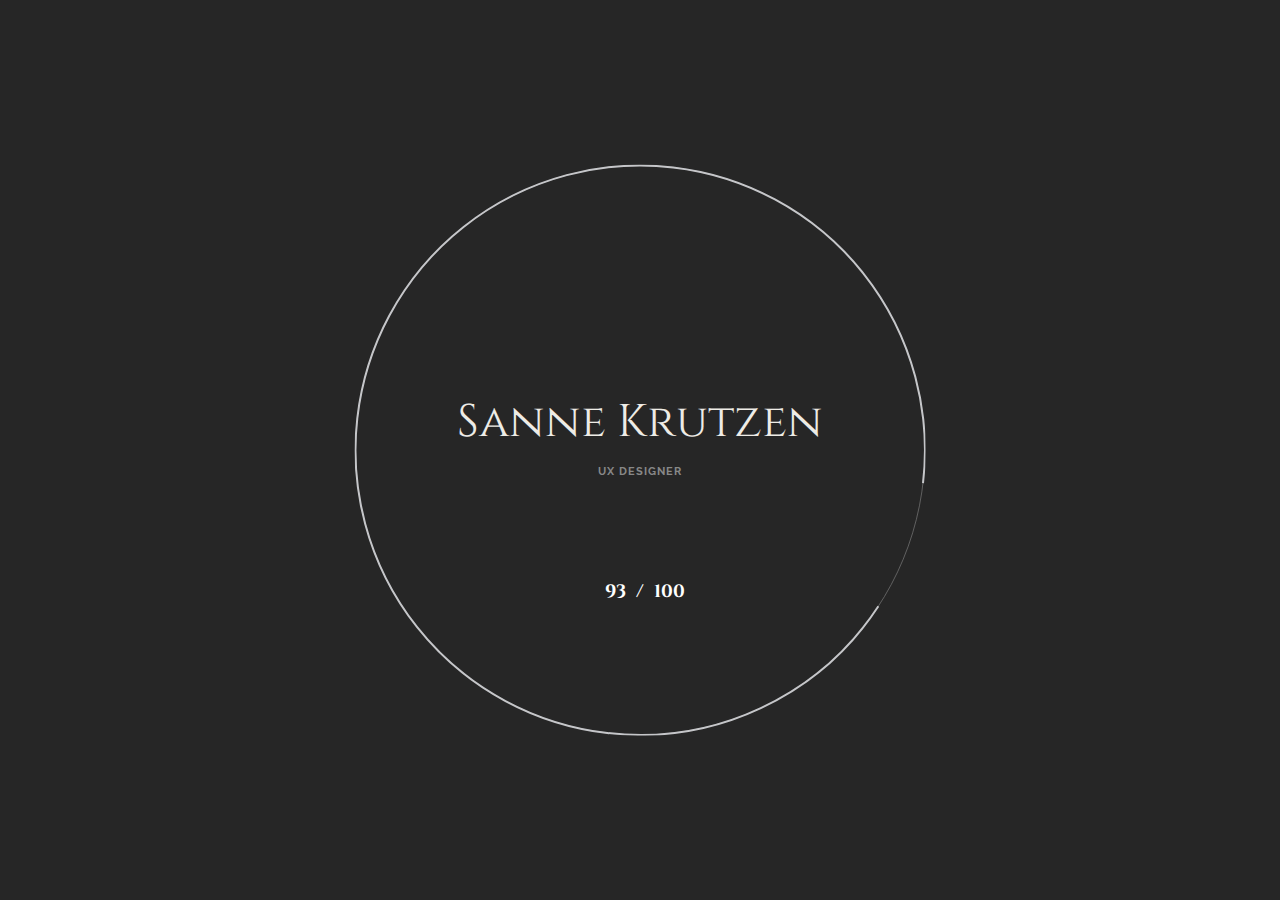
==== uboox.html @ 6a7662aa "nieuw portfolio" ====
<!DOCTYPE html>
<html lang="en">
  <head>
    <meta charset="utf-8">
    <meta http-equiv="x-ua-compatible" content="ie=edge">
    <title>Project 1: Uboox - Portfolio Sanne Krutzen UX Design</title>
    <meta name="viewport" content="width=device-width, initial-scale=1, shrink-to-fit=no">
    <meta content="telephone=no" name="format-detection">
    <meta name="HandheldFriendly" content="true">
    <!-- Google Fonts -->
    <style>
      :root{--font-primary:'Raleway',sans-serif;--font-secondary:'Cinzel',serif;--color-dark-1:#111111;--color-dark-2:#262626;--color-dark-3:#333333;--color-dark-4:#555555;--color-light-1:#eeece6;--color-light-2:#f2f1ed;--color-light-3:#f7f6f3;--color-light-4:#f1e9db;--color-gray-1:#888888;--color-gray-2:#cccccc;--xl-max-font-size:188;--xl-min-font-size:54;--xl-line-height:1.1;--xl-color-light:#eeece6;--xl-color-dark:#333333;--h1-max-font-size:104;--h1-min-font-size:35;--h1-line-height:1.13;--h1-color-light:#eeece6;--h1-color-dark:#333333;--h2-max-font-size:65;--h2-min-font-size:31;--h2-line-height:1.31;--h2-color-light:#eeece6;--h2-color-dark:#333333;--h3-max-font-size:42;--h3-min-font-size:24;--h3-line-height:1.29;--h3-color-light:#eeece6;--h3-color-dark:#333333;--h4-max-font-size:26;--h4-min-font-size:22;--h4-line-height:1.62;--h4-color-light:#ffffff;--h4-color-dark:#262626;--h5-max-font-size:18;--h5-min-font-size:18;--h5-line-height:1.6;--h5-color-light:#ffffff;--h5-color-dark:#262626;--h6-max-font-size:14;--h6-min-font-size:14;--h6-line-height:1.6;--h6-color-light:#ffffff;--h6-color-dark:#262626;--blockquote-max-font-size:24;--blockquote-min-font-size:16;--blockquote-line-height:1.6;--blockquote-color-light:#ffffff;--blockquote-color-dark:#262626;--paragraph-max-font-size:18;--paragraph-min-font-size:16;--paragraph-line-height:1.8;--paragraph-color-light:#cccccc;--paragraph-color-dark:#262626;--dropcap-max-font-size:110;--dropcap-min-font-size:60;--dropcap-line-height:0.7;--dropcap-color-light:#ffffff;--dropcap-color-dark:#111111;--distance-min-xsmall:30;--distance-min-small:30;--distance-min-medium:50;--distance-min-large:100;--distance-min-xlarge:160;--distance-max-xsmall:50;--distance-max-small:120;--distance-max-normal:240;--distance-max-large:360;--distance-max-xlarge:400;--gutter-horizontal:120px;--gutter-vertical:80px;--preloader-circle-max-size:960;--preloader-circle-min-size:280}@media screen and (max-width:1400px){:root{--gutter-horizontal:80px;--gutter-vertical:60px}}@media screen and (max-width:1280px){:root{--gutter-horizontal:60px;--gutter-vertical:40px}}@media screen and (max-width:991px){:root{--gutter-horizontal:20px;--gutter-vertical:20px}}html{font-size:18px;-webkit-font-smoothing:antialiased;text-rendering:optimizeLegibility;-webkit-text-rendering:optimizeLegibility;-moz-osx-font-smoothing:grayscale;-webkit-font-kerning:none;font-kerning:none}body{position:relative;width:100%;min-width:320px;font-family:var(--font-primary);font-size:100%;line-height:2;color:var(--paragraph-color-dark);word-wrap:break-word}img{max-width:100%;height:auto}a{text-decoration:none;color:var(--color-gray-1)}.page-wrapper__content{position:relative;overflow:hidden;z-index:50}.arrow{position:relative;display:inline-flex;align-items:center;justify-content:center;vertical-align:middle;outline:0}.arrow .svg-circle{width:60px;height:60px}.arrow .circle{stroke:rgba(128,128,128,.5);stroke-width:1px}.arrow_mini .svg-circle{width:40px;height:40px}.arrow_mini .arrow__pointer{width:50%!important;right:22px}.arrow_mini .arrow__triangle{border-width:4px 0 4px 6px}.arrow_mini .circle{stroke-width:2px}.arrow-left{transform:rotate(180deg)}.arrow__pointer{display:block;position:absolute;width:100%;height:2px;right:30px;top:0;bottom:0;margin:auto;background-color:rgba(128,128,128,.5);transform-origin:right center}.arrow__triangle{display:inline-block;border-style:solid;border-width:6px 0 6px 8px;border-color:transparent transparent transparent rgba(128,128,128,.5);position:absolute;top:50%;left:50%;transform:translate(-50%,-50%)}@media screen and (max-width:991px){.arrow{width:36px;height:36px}.arrow .svg-circle{width:36px;height:36px}.arrow .arrow__pointer{width:50%!important;right:20px}.arrow .arrow__triangle{top:50%;border-width:4px 0 4px 6px}.arrow .circle{stroke-width:2px}}.bg-dark-2{background-color:var(--color-dark-2)!important}.bg-light-1{background-color:var(--color-light-1)!important}.container-fluid{padding-left:var(--gutter-horizontal);padding-right:var(--gutter-horizontal)}.container-fluid_paddings{padding-top:var(--gutter-horizontal);padding-bottom:var(--gutter-horizontal)}.js-circle-button[data-arts-os-animation]{visibility:visible!important}.circle-button{position:relative;display:inline-flex;vertical-align:bottom;align-items:center;justify-content:center;width:calc(1 * (100 * 1px));height:calc(1 * (100 * 1px))}@media screen and (min-width:320px){.circle-button{width:calc(1 * (100 * 1px + (160 - 100) * ((100vw - 320px)/ 2240)))}}@media screen and (min-width:320px){.circle-button{height:calc(1 * (100 * 1px + (160 - 100) * ((100vw - 320px)/ 2240)))}}.circle-button__outer{width:100%;height:100%}.circle-button__wrapper-label{width:100%;height:100%}.circle-button__inner{display:flex;align-items:center;justify-content:center;position:absolute;top:0;left:0;right:0;bottom:0}.circle-button__inner .svg-circle{width:calc(1 * (60 * 1px));height:calc(1 * (60 * 1px));border:1px solid rgba(104,104,104,.5);border-radius:100%}@media screen and (min-width:320px){.circle-button__inner .svg-circle{width:calc(1 * (60 * 1px + (100 - 60) * ((100vw - 320px)/ 2240)))}}@media screen and (min-width:320px){.circle-button__inner .svg-circle{height:calc(1 * (60 * 1px + (100 - 60) * ((100vw - 320px)/ 2240)))}}.circle-button__inner .circle{stroke-width:4px}.circle-button__icon{position:absolute;top:50%;left:50%;transform:translate(-50%,-50%);z-index:0}.circle-button__icon svg{height:35px}@media screen and (max-width:991px){.circle-button__label{font-size:10px!important;letter-spacing:.3px!important}.circle-button__icon svg{height:27px}}.cursor{position:fixed;transform:translate(-50%,-50%);z-index:10000;display:none;color:var(--color-gray-1)}.cursor__follower{position:relative;width:50px;height:50px;border-radius:100%}.cursor__follower svg{position:absolute;top:0;left:0;width:100%;height:100%}.cursor__follower svg #inner,.cursor__follower svg #outer{fill:none;stroke-linecap:butt}.cursor__follower svg #inner{stroke-width:1px;stroke:var(--color-gray-1);opacity:.7}.cursor__follower svg #outer{stroke-width:2px;stroke:#c5c6c9}.cursor__wrapper{position:relative;width:100%;height:100%}.cursor__arrow{position:absolute;margin:auto;font-size:24px!important;width:24px;height:24px;opacity:0;visibility:hidden}.cursor__arrow_left{top:0;bottom:0;left:0}.cursor__arrow_right{top:0;bottom:0;right:0}.cursor__arrow_up{top:0;left:0;right:0}.cursor__arrow_down{bottom:0;left:0;right:0}.cursor__label{display:block;text-align:center;position:absolute;top:0;left:0;right:0;bottom:0;height:10px;margin:auto;font-size:11px;line-height:1.2;font-weight:700;letter-spacing:.7px;text-transform:uppercase;opacity:0;visibility:hidden;white-space:nowrap}.cursor__icon{display:block;text-align:center;position:absolute;top:0;left:0;right:0;bottom:0;opacity:0;visibility:hidden;margin:auto;font-size:28px!important;width:28px;height:28px}.figure-info__option{margin-top:.5em;margin-bottom:.5em;color:var(--color-gray-1)}.figure-info__value{margin-top:0;margin-bottom:0}.header{padding-top:var(--gutter-vertical)}.header_fixed{position:fixed;top:0;left:0;width:100%;z-index:500}.header__container{position:relative;z-index:501}.header__col{opacity:0;visibility:hidden}.header__burger{display:inline-block;position:relative;width:40px;height:38px;vertical-align:middle;z-index:500}.header__burger-line{position:absolute;width:100%;height:2px;background-color:var(--color-dark-2)}.header__burger-line:nth-of-type(1){top:9px;left:0;transform-origin:right center;transform:scaleX(.75)}.header__burger-line:nth-of-type(2){top:0;left:0;bottom:0;margin:auto;transform-origin:left center}.header__burger-line:nth-of-type(3){bottom:9px;left:0;transform-origin:right center;transform:scaleX(.75)}.header__wrapper-menu{position:relative;width:100%;max-width:50%;margin:auto 0}.header__wrapper-overlay-menu{display:flex;flex-wrap:wrap;position:fixed;top:0;left:0;width:100vw;height:100vh;z-index:500;background:0 0!important;background-color:none!important;overflow-x:hidden;overflow-y:auto;-webkit-overflow-scrolling:touch;opacity:0;visibility:hidden}.header__overlay-menu-back{display:inline-block;position:absolute;top:0;bottom:0;margin:auto 0;left:-2px;opacity:0;visibility:hidden}.header__wrapper-overlay-widgets{margin-top:auto;width:100%;max-width:50%}.header__widget-content{font-size:14px}.header__widget-content p{font-size:14px;line-height:2;margin-top:0;margin-bottom:0}@media screen and (max-width:991px){.header__wrapper-overlay-menu{text-align:center}.header__wrapper-menu{max-width:100%;margin-top:calc(var(--gutter-horizontal) * 2);margin-bottom:calc(var(--gutter-horizontal) * 2)}.header__wrapper-overlay-widgets{max-width:100%;margin-top:0;margin-bottom:calc(var(--gutter-horizontal) * 2)}.header__widget{margin-bottom:1em}.header__widget:last-child{margin-bottom:2em}.header__burger{width:30px;height:35px}.header__overlay-menu-back{top:2px}}[data-arts-header-logo=secondary] .logo__img-primary{opacity:0;visibility:hidden}[data-arts-header-logo=secondary] .logo__img-secondary{opacity:1;visibility:visible}.js-header-sticky{box-shadow:0 0 30px 0 rgba(24,24,24,0);will-change:padding,box-shadow,background-color}.lazy-bg{width:100%;height:100%;background-size:cover;background-position:center center;background-repeat:no-repeat;background-color:rgba(136,136,136,.1)}.logo{position:relative;display:inline-flex;align-items:center;vertical-align:middle}.logo__wrapper-img{position:relative;align-items:center;flex:1 0 auto;height:100%;margin-right:15px}.logo__wrapper-img img{display:block}.logo__img-secondary{position:absolute;top:0;left:0;opacity:0;visibility:hidden}.menu-overlay{list-style-type:none;padding:0;margin:0}.menu-overlay>li{display:block;margin-top:.5em;margin-bottom:.5em}.menu-overlay>li>a{display:inline-block}.menu-overlay__item-wrapper{width:100%;height:100%}.menu-overlay .sub-menu{display:inline-flex;flex-direction:column;justify-content:flex-start;position:absolute;bottom:0;left:0;height:100%;width:100%;list-style-type:none;padding:0;margin:0;z-index:-1;opacity:0;visibility:hidden}.menu-overlay .sub-menu>li{display:block}.menu-overlay .sub-menu>li>a{display:inline-block;padding:8px 0}.overlay{position:absolute;top:0;left:0;width:100%;height:100%;z-index:-1;-webkit-backface-visibility:hidden;backface-visibility:hidden}.overlay_dark{background-color:rgba(0,0,0,.6)}.overlay_deither:before{content:'';position:absolute;top:0;left:0;bottom:0;right:0;opacity:.2;background:url([data-uri]) repeat}[data-arts-parallax]{position:relative;overflow:hidden}[data-arts-parallax]>div{display:block;position:absolute;top:0;left:0;width:100%;height:100%}.preloader{display:flex;align-items:center;justify-content:center;position:fixed;top:0;left:0;width:100vw;height:100vh;z-index:99;background-color:#fff;overflow:hidden}.preloader__circle{position:fixed;top:50%;left:50%;right:0;transform:translate(-50%,-50%);width:calc(1 * (var(--preloader-circle-min-size) * 1px));height:calc(1 * (var(--preloader-circle-min-size) * 1px));max-width:calc(100vh - var(--gutter-vertical) * 3);max-height:calc(100vh - var(--gutter-vertical) * 3);border-radius:100%;z-index:1}@media screen and (min-width:320px){.preloader__circle{width:calc(1 * (var(--preloader-circle-min-size) * 1px + (var(--preloader-circle-max-size) - var(--preloader-circle-min-size)) * ((100vw - 320px)/ 2240)))}}@media screen and (min-width:320px){.preloader__circle{height:calc(1 * (var(--preloader-circle-min-size) * 1px + (var(--preloader-circle-max-size) - var(--preloader-circle-min-size)) * ((100vw - 320px)/ 2240)))}}.preloader__content{position:relative;display:flex;align-items:center;justify-content:center;flex-wrap:wrap;padding:30px;width:calc(1 * (var(--preloader-circle-min-size) * 1px));height:calc(1 * (var(--preloader-circle-min-size) * 1px));max-height:calc(100vh - var(--gutter-vertical) * 3)}@media screen and (min-width:320px){.preloader__content{width:calc(1 * (var(--preloader-circle-min-size) * 1px + (var(--preloader-circle-max-size) - var(--preloader-circle-min-size)) * ((100vw - 320px)/ 2240)))}}@media screen and (min-width:320px){.preloader__content{height:calc(1 * (var(--preloader-circle-min-size) * 1px + (var(--preloader-circle-max-size) - var(--preloader-circle-min-size)) * ((100vw - 320px)/ 2240)))}}.preloader__header{width:100%}.preloader__counter{white-space:nowrap}.preloader__counter-number{display:inline-block;width:40px}.preloader__counter-current{text-align:right}.preloader__counter-total{text-align:left}[data-arts-os-animation]:not([data-arts-os-animation=animated]){opacity:0;visibility:hidden}.pswp__button{outline:0}.pswp__button--arrow--left,.pswp__button--arrow--right{width:auto;height:auto;opacity:1}.pswp__button--arrow--left:before,.pswp__button--arrow--right:before{display:none}.pswp__button--arrow--left{left:30px}.pswp__button--arrow--right{right:30px}.pswp__top-bar{padding:15px 15px 0}.pswp__counter{left:25px;top:15px}@media screen and (max-width:991px){.pswp__counter{top:0;left:10px}.pswp__top-bar{padding:0}.pswp__button--arrow--left{left:10px}.pswp__button--arrow--right{right:10px}}.section{position:relative}.section-fullheight{display:flex}.section-fullheight__inner{position:relative;display:flex;flex-direction:column;justify-content:center;width:100%;min-height:100vh}.section__headline{display:block;width:calc(1 * (60 * 1px));height:1px;background-color:var(--color-gray-1)}@media screen and (min-width:320px){.section__headline{width:calc(1 * (60 * 1px + (120 - 60) * ((100vw - 320px)/ 2240)))}}@media screen and (max-width:991px){.section-fullheight__inner_mobile-auto{min-height:0;height:100%;display:block}}.section-image{display:flex;flex-direction:column}.section-image__wrapper{position:relative;width:100%;height:100%}.section-masthead__inner{position:relative;overflow:hidden;z-index:50}.section-masthead__background_halfscreen{position:absolute;top:0;left:0;right:0;bottom:0;overflow:hidden}.section-masthead__wrapper-scroll-down{display:inline-block;position:absolute;bottom:2px;z-index:50}.section-masthead__wrapper-scroll-down_right{right:calc(var(--gutter-horizontal) - 20px)}.section-masthead__overlay{z-index:1;transform:scale(1.02)}.section-masthead__header{z-index:50}.section-masthead__header_absolute{position:absolute;top:50%;left:0;right:0;transform:translateY(-50%);z-index:50}@media screen and (max-width:991px){.section-masthead__wrapper-scroll-down{bottom:10px}.section-masthead__background_halfscreen{position:relative;top:auto;left:auto;right:auto;bottom:auto;height:100vh;transform:none}}.spinner{position:fixed;left:var(--gutter-horizontal);bottom:calc(var(--fix-bar-vh,30px) + 15px);width:30px;height:30px;z-index:10000;-webkit-animation:rotator 1.2s ease-in-out infinite;animation:rotator 1.2s ease-in-out infinite;opacity:0;visibility:hidden}@-webkit-keyframes rotator{0%{transform:rotate(0)}100%{transform:rotate(270deg)}}@keyframes rotator{0%{transform:rotate(0)}100%{transform:rotate(270deg)}}.spinner__path{stroke:var(--color-gray-1);stroke-dasharray:202;stroke-dashoffset:0;transform-origin:center;-webkit-animation:dash 1.2s ease-in-out infinite;animation:dash 1.2s ease-in-out infinite}@-webkit-keyframes dash{0%{stroke-dashoffset:202;transform:rotate(0)}50%{stroke-dashoffset:50.5;transform:rotate(135deg)}100%{stroke-dashoffset:202;transform:rotate(450deg)}}@keyframes dash{0%{stroke-dashoffset:202;transform:rotate(0)}50%{stroke-dashoffset:50.5;transform:rotate(135deg)}100%{stroke-dashoffset:202;transform:rotate(450deg)}}[data-arts-theme-text=light]{color:#fff}[data-arts-theme-text=light] .h1,[data-arts-theme-text=light] h1{color:var(--h1-color-light)}[data-arts-theme-text=light] .h2{color:var(--h2-color-light)}[data-arts-theme-text=light] .h5{color:var(--h5-color-light)}[data-arts-theme-text=light] .circle-button__inner .svg-circle{border:1px solid rgba(255,255,255,.3)}[data-arts-theme-text=light] .circle-button__inner .circle-button__icon{fill:#fff}.h1,.h2,.h3,.h5,h1{font-family:var(--font-secondary)}h1{margin-top:.5em;margin-bottom:.5em}.h1,h1{font-size:calc(var(--h1-min-font-size) * 1px);font-weight:400;line-height:var(--h1-line-height);color:var(--h1-color-dark)}@media screen and (min-width:320px){.h1,h1{font-size:calc(var(--h1-min-font-size) * 1px + (var(--h1-max-font-size) - var(--h1-min-font-size)) * ((100vw - 320px)/ 2240))}}.h2{font-size:calc(var(--h2-min-font-size) * 1px);font-weight:400;line-height:var(--h2-line-height);color:var(--h2-color-dark)}@media screen and (min-width:320px){.h2{font-size:calc(var(--h2-min-font-size) * 1px + (var(--h2-max-font-size) - var(--h2-min-font-size)) * ((100vw - 320px)/ 2240))}}.h3{font-size:calc(var(--h3-min-font-size) * 1px);font-weight:400;line-height:var(--h3-line-height);color:var(--h3-color-dark)}@media screen and (min-width:320px){.h3{font-size:calc(var(--h3-min-font-size) * 1px + (var(--h3-max-font-size) - var(--h3-min-font-size)) * ((100vw - 320px)/ 2240))}}.h5{font-size:calc(var(--h5-min-font-size) * 1px);font-weight:700;line-height:var(--h5-line-height);color:var(--h5-color-dark)}@media screen and (min-width:320px){.h5{font-size:calc(var(--h5-min-font-size) * 1px + (var(--h5-max-font-size) - var(--h5-min-font-size)) * ((100vw - 320px)/ 2240))}}p{margin-top:1em;margin-bottom:1em;font-size:calc(var(--paragraph-min-font-size) * 1px);line-height:var(--paragraph-line-height);color:var(--paragraph-color-dark)}@media screen and (min-width:320px){p{font-size:calc(var(--paragraph-min-font-size) * 1px + (var(--paragraph-max-font-size) - var(--paragraph-min-font-size)) * ((100vw - 320px)/ 2240))}}.paragraph{font-size:calc(var(--paragraph-min-font-size) * 1px);line-height:var(--paragraph-line-height);color:var(--paragraph-color-dark)}@media screen and (min-width:320px){.paragraph{font-size:calc(var(--paragraph-min-font-size) * 1px + (var(--paragraph-max-font-size) - var(--paragraph-min-font-size)) * ((100vw - 320px)/ 2240))}}.small-caps{font-size:calc(10 * 1px);font-weight:700;letter-spacing:1px;line-height:1.3;text-transform:uppercase;color:var(--color-gray-1)}@media screen and (min-width:320px){.small-caps{font-size:calc(10 * 1px + (13 - 10) * ((100vw - 320px)/ 2240))}}.mt-xsmall{margin-top:calc(1 * (var(--distance-min-xsmall) * 1px))}@media screen and (min-width:320px){.mt-xsmall{margin-top:calc(1 * (var(--distance-min-xsmall) * 1px + (var(--distance-max-xsmall) - var(--distance-min-xsmall)) * ((100vw - 320px)/ 2240)))}}.pt-small{padding-top:calc(1 * (var(--distance-min-small) * 1px))}@media screen and (min-width:320px){.pt-small{padding-top:calc(1 * (var(--distance-min-small) * 1px + (var(--distance-max-small) - var(--distance-min-small)) * ((100vw - 320px)/ 2240)))}}.pb-medium{padding-bottom:calc(1 * (var(--distance-min-medium) * 1px))}@media screen and (min-width:320px){.pb-medium{padding-bottom:calc(1 * (var(--distance-min-medium) * 1px + (var(--distance-max-normal) - var(--distance-min-medium)) * ((100vw - 320px)/ 2240)))}}.mt-0{margin-top:0}.mb-0{margin-bottom:0}.mt-1{margin-top:1em}.mb-1{margin-bottom:1em}.mt-2{margin-top:2em}@media screen and (min-width:992px){.mb-md-2{margin-bottom:2em}}.ml-auto{margin-left:auto!important}.mt-auto{margin-top:auto!important}@media screen and (min-width:992px){.pt-md-0{padding-top:0!important}}@media screen and (min-width:992px){.pb-md-2{padding-bottom:2em!important}}.no-gutters{padding-left:0;padding-right:0}.w-100{width:100%!important}.h-100{height:100%!important}#js-webgl{display:none}@-ms-viewport{width:device-width}html{box-sizing:border-box;-ms-overflow-style:scrollbar}*,::after,::before{box-sizing:inherit}.container-fluid{width:100%;padding-right:20px;padding-left:20px;margin-right:auto;margin-left:auto}.row{display:-ms-flexbox;display:flex;-ms-flex-wrap:wrap;flex-wrap:wrap;margin-right:-20px;margin-left:-20px}.no-gutters{margin-right:0;margin-left:0}.no-gutters>[class*=col-]{padding-right:0;padding-left:0}.col-auto,.col-lg-12,.col-lg-4,.col-lg-6,.col-sm-6{position:relative;width:100%;min-height:1px;padding-right:20px;padding-left:20px}.col-auto{-ms-flex:0 0 auto;flex:0 0 auto;width:auto;max-width:none}@media (min-width:576px){.col-sm-6{-ms-flex:0 0 50%;flex:0 0 50%;max-width:50%}}@media (min-width:992px){.col-lg-4{-ms-flex:0 0 33.333333%;flex:0 0 33.333333%;max-width:33.333333%}.col-lg-6{-ms-flex:0 0 50%;flex:0 0 50%;max-width:50%}.col-lg-12{-ms-flex:0 0 100%;flex:0 0 100%;max-width:100%}}@media (min-width:992px){.d-lg-none{display:none!important}}.justify-content-between{-ms-flex-pack:justify!important;justify-content:space-between!important}.align-items-center{-ms-flex-align:center!important;align-items:center!important}.align-self-end{-ms-flex-item-align:end!important;align-self:flex-end!important}.align-self-stretch{-ms-flex-item-align:stretch!important;align-self:stretch!important}.text-right{text-align:right!important}.text-center{text-align:center!important}*,::after,::before{box-sizing:border-box}html{font-family:sans-serif;line-height:1.15;-webkit-text-size-adjust:100%;-ms-text-size-adjust:100%;-ms-overflow-style:scrollbar}@-ms-viewport{width:device-width}header,main,section{display:block}body{margin:0;font-family:-apple-system,BlinkMacSystemFont,"Segoe UI",Roboto,"Helvetica Neue",Arial,sans-serif,"Apple Color Emoji","Segoe UI Emoji","Segoe UI Symbol","Noto Color Emoji";font-size:1rem;font-weight:400;line-height:1.5;color:#212529;text-align:left;background-color:#fff}h1{margin-top:0;margin-bottom:.5rem}p{margin-top:0;margin-bottom:1rem}ul{margin-top:0;margin-bottom:1rem}ul ul{margin-bottom:0}a{color:#007bff;text-decoration:none;background-color:transparent;-webkit-text-decoration-skip:objects}img{vertical-align:middle;border-style:none}svg{overflow:hidden;vertical-align:middle}button{border-radius:0}button{margin:0;font-family:inherit;font-size:inherit;line-height:inherit}button{overflow:visible}button{text-transform:none}button{-webkit-appearance:button}button::-moz-focus-inner{padding:0;border-style:none}::-webkit-file-upload-button{font:inherit;-webkit-appearance:button}.pswp__button{width:44px;height:44px;position:relative;background:0 0;overflow:visible;-webkit-appearance:none;display:block;border:0;padding:0;margin:0;float:right;opacity:.75;-webkit-box-shadow:none;box-shadow:none}.pswp__button::-moz-focus-inner{padding:0;border:0}.pswp__button,.pswp__button--arrow--left:before,.pswp__button--arrow--right:before{background:url(img/general/default-skin.png) 0 0 no-repeat;background-size:264px 88px;width:44px;height:44px}.pswp__button--close{background-position:0 -44px}.pswp__button--fs{display:none}.pswp__button--arrow--left,.pswp__button--arrow--right{background:0 0;top:50%;margin-top:-50px;width:70px;height:100px;position:absolute}.pswp__button--arrow--left{left:0}.pswp__button--arrow--right{right:0}.pswp__button--arrow--left:before,.pswp__button--arrow--right:before{content:'';top:35px;background-color:rgba(0,0,0,.3);height:30px;width:32px;position:absolute}.pswp__button--arrow--left:before{left:6px;background-position:-138px -44px}.pswp__button--arrow--right:before{right:6px;background-position:-94px -44px}.pswp__counter{position:absolute;left:0;top:0;height:44px;font-size:13px;line-height:44px;color:#fff;opacity:.75;padding:0 10px}.pswp__caption{position:absolute;left:0;bottom:0;width:100%;min-height:44px}.pswp__caption__center{text-align:left;max-width:420px;margin:0 auto;font-size:13px;padding:10px;line-height:20px;color:#ccc}.pswp__preloader{width:44px;height:44px;position:absolute;top:0;left:50%;margin-left:-22px;opacity:0;will-change:opacity;direction:ltr}.pswp__preloader__icn{width:20px;height:20px;margin:12px}@media screen and (max-width:1024px){.pswp__preloader{position:relative;left:auto;top:auto;margin:0;float:right}}.pswp__ui{-webkit-font-smoothing:auto;visibility:visible;opacity:1;z-index:1550}.pswp__top-bar{position:absolute;left:0;top:0;height:44px;width:100%}.pswp__caption,.pswp__top-bar{-webkit-backface-visibility:hidden;will-change:opacity}.pswp__caption,.pswp__top-bar{background-color:rgba(0,0,0,.5)}.pswp__ui--hidden .pswp__button--arrow--left,.pswp__ui--hidden .pswp__button--arrow--right,.pswp__ui--hidden .pswp__caption,.pswp__ui--hidden .pswp__top-bar{opacity:.001}.pswp{display:none;position:absolute;width:100%;height:100%;left:0;top:0;overflow:hidden;-ms-touch-action:none;touch-action:none;z-index:1500;-webkit-text-size-adjust:100%;-webkit-backface-visibility:hidden;outline:0}.pswp *{-webkit-box-sizing:border-box;box-sizing:border-box}.pswp__bg{position:absolute;left:0;top:0;width:100%;height:100%;background:#000;opacity:0;-webkit-transform:translateZ(0);transform:translateZ(0);-webkit-backface-visibility:hidden;will-change:opacity}.pswp__scroll-wrap{position:absolute;left:0;top:0;width:100%;height:100%;overflow:hidden}.pswp__container{-ms-touch-action:none;touch-action:none;position:absolute;left:0;right:0;top:0;bottom:0}.pswp__container,.pswp__img{-webkit-touch-callout:none}.pswp__bg{will-change:opacity}.pswp__container{-webkit-backface-visibility:hidden}.pswp__item{position:absolute;left:0;right:0;top:0;bottom:0;overflow:hidden}.pswp__img{position:absolute;width:auto;height:auto;top:0;left:0}.pswp__img--placeholder{-webkit-backface-visibility:hidden}:root{--swiper-theme-color:#007aff}:root{--swiper-navigation-size:44px}
    </style>
    <link rel="preload" type="text/css" href="https://fonts.googleapis.com/css?family=Cinzel:400,700%7CRaleway:500,500i,600,700%7CMaterial+Icons&amp;display=swap" as="style" onload="this.onload=null;this.rel='stylesheet'">
    <noscript><link rel="stylesheet" type="text/css" href="https://fonts.googleapis.com/css?family=Cinzel:400,700%7CRaleway:500,500i,600,700%7CMaterial+Icons&amp;display=swap"></noscript>
    <!-- Template Vendor's Stylesheet -->
    <link rel="preload" type="text/css" href="css/vendor.css" as="style" onload="this.onload=null;this.rel='stylesheet'">
    <noscript><link rel="stylesheet" type="text/css" href="css/vendor.css"></noscript>
    <!-- Template Main Stylesheet -->
    <link rel="preload" type="text/css" href="css/main.css" as="style" onload="this.onload=null;this.rel='stylesheet'">
    <noscript><link rel="stylesheet" type="text/css" href="css/main.css"></noscript>
    <script>!function(n){"use strict";n.loadCSS||(n.loadCSS=function(){});var o=loadCSS.relpreload={};if(o.support=function(){var e;try{e=n.document.createElement("link").relList.supports("preload")}catch(t){e=!1}return function(){return e}}(),o.bindMediaToggle=function(t){var e=t.media||"all";function a(){t.addEventListener?t.removeEventListener("load",a):t.attachEvent&&t.detachEvent("onload",a),t.setAttribute("onload",null),t.media=e}t.addEventListener?t.addEventListener("load",a):t.attachEvent&&t.attachEvent("onload",a),setTimeout(function(){t.rel="stylesheet",t.media="only x"}),setTimeout(a,3e3)},o.poly=function(){if(!o.support())for(var t=n.document.getElementsByTagName("link"),e=0;e<t.length;e++){var a=t[e];"preload"!==a.rel||"style"!==a.getAttribute("as")||a.getAttribute("data-loadcss")||(a.setAttribute("data-loadcss",!0),o.bindMediaToggle(a))}},!o.support()){o.poly();var t=n.setInterval(o.poly,500);n.addEventListener?n.addEventListener("load",function(){o.poly(),n.clearInterval(t)}):n.attachEvent&&n.attachEvent("onload",function(){o.poly(),n.clearInterval(t)})}"undefined"!=typeof exports?exports.loadCSS=loadCSS:n.loadCSS=loadCSS}("undefined"!=typeof global?global:this);</script>
    <!-- Favicons & App Icons -->
    <link rel="icon" type="image/png" sizes="32x32" href="img/content/favicon-32x32.png">
    <link rel="icon" type="image/png" sizes="96x96" href="img/content/favicon-96x96.png">
    <link rel="icon" type="image/png" sizes="16x16" href="img/content/favicon-16x16.png">
    <link rel="manifest" href="img/content/manifest.json">
    <meta name="msapplication-TileColor" content="#ffffff">
    <meta name="msapplication-TileImage" content="img/content/ms-icon-144x144.png">
    <meta name="theme-color" content="#ffffff">
    <link rel="icon" type="image/x-icon" href="img/content/favicon.ico">
  </head>
  <body>
    <div data-barba="wrapper">
      <!-- PAGE PRELOADER -->
      <div class="preloader text-center bg-dark-2" id="js-preloader" data-arts-theme-text="light">
        <div class="preloader__content">
          <!-- header -->
          <div class="preloader__header mt-auto">
            <div class="preloader__heading h2">Sanne Krutzen</div>
            <div class="preloader__subline small-caps mt-1">UX Designer</div>
          </div>
          <!-- - header -->
          <!-- counter -->
          <div class="preloader__counter h5"><span class="preloader__counter-number preloader__counter-current">0</span><span class="preloader__counter-divider">&nbsp;&nbsp;/&nbsp;&nbsp;</span><span class="preloader__counter-number preloader__counter-total">100</span></div>
          <!-- - counter -->
          <!-- circle holder -->
          <div class="preloader__circle"></div>
          <!-- - circle holder -->
        </div>
      </div>
      <!-- - PAGE PRELOADER -->
      <!-- Loading Spinner -->
      <svg class="spinner d-lg-none" id="js-spinner" width="65px" height="65px" viewBox="0 0 66 66" xmlns="http://www.w3.org/2000/svg">
        <circle class="spinner__path" fill="none" stroke-width="6" stroke-linecap="round" cx="33" cy="33" r="30"></circle>
      </svg>
      <!-- - Loading Spinner -->
      <!-- Transition Curtain-->
      <!-- TRANSITION CURTAINS -->
      <!-- page curtain AJAX transition -->
      <div class="curtain transition-curtain" id="js-page-transition-curtain">
        <div class="curtain__wrapper-svg">
          <svg class="curtain-svg" viewBox="0 0 1920 1080" preserveAspectRatio="none" version="1.1" xmlns="http://www.w3.org/2000/svg" xmlns:xlink="http://www.w3.org/1999/xlink">
            <!-- Default Rectangle -->
            <path class="curtain-svg__normal" d="M0,0 C305.333333,0 625.333333,0 960,0 C1294.66667,0 1614.66667,0 1920,0 L1920,1080 C1614.66667,1080 1294.66667,1080 960,1080 C625.333333,1080 305.333333,1080 0,1080 L0,0 Z"></path>
            <!-- - Default Rectangle -->
            <!-- Curve Top -->
            <path class="curtain-svg__curve curtain-svg__curve_top-desktop" d="M0,300 C305.333333,100 625.333333,0 960,0 C1294.66667,0 1614.66667,100 1920,300 L1920,1080 C1614.66667,1080 1294.66667,1080 960,1080 C625.333333,1080 305.333333,1080 0,1080 L0,300 Z"></path>
            <path class="curtain-svg__curve curtain-svg__curve_top-mobile" d="M0,150 C305.333333,50 625.333333,0 960,0 C1294.66667,0 1614.66667,50 1920,150 L1920,1080 C1614.66667,1080 1294.66667,1080 960,1080 C625.333333,1080 305.333333,1080 0,1080 L0,150 Z"></path>
            <!-- - Curve Top -->
            <!-- Curve Bottom -->
            <path class="curtain-svg__curve curtain-svg__curve_bottom-desktop" d="M0,0 C305.333333,0 625.333333,0 960,0 C1294.66667,0 1614.66667,0 1920,0 L1920,1080 C1614.66667,980 1294.66667,930 960,930 C625.333333,930 305.333333,980 0,1080 L0,0 Z"></path>
            <path class="curtain-svg__curve curtain-svg__curve_bottom-mobile" d="M0,0 C305.333333,0 625.333333,0 960,0 C1294.66667,0 1614.66667,0 1920,0 L1920,1080 C1614.66667,1030 1294.66667,1005 960,1005 C625.333333,1005 305.333333,1030 0,1080 L0,0 Z"></path>
            <!-- - Curve Bottom -->
          </svg>
        </div>
      </div>
      <!-- - page curtain AJAX transition -->
      <!-- header curtain show/hide -->
      <div class="header-curtain curtain" id="js-header-curtain">
        <div class="curtain__wrapper-svg">
          <svg class="curtain-svg" viewBox="0 0 1920 1080" preserveAspectRatio="none" version="1.1" xmlns="http://www.w3.org/2000/svg" xmlns:xlink="http://www.w3.org/1999/xlink">
            <!-- Default Rectangle -->
            <path class="curtain-svg__normal" d="M0,0 C305.333333,0 625.333333,0 960,0 C1294.66667,0 1614.66667,0 1920,0 L1920,1080 C1614.66667,1080 1294.66667,1080 960,1080 C625.333333,1080 305.333333,1080 0,1080 L0,0 Z"></path>
            <!-- - Default Rectangle -->
            <!-- Curve Top -->
            <path class="curtain-svg__curve curtain-svg__curve_top-desktop" d="M0,300 C305.333333,100 625.333333,0 960,0 C1294.66667,0 1614.66667,100 1920,300 L1920,1080 C1614.66667,1080 1294.66667,1080 960,1080 C625.333333,1080 305.333333,1080 0,1080 L0,300 Z"></path>
            <path class="curtain-svg__curve curtain-svg__curve_top-mobile" d="M0,150 C305.333333,50 625.333333,0 960,0 C1294.66667,0 1614.66667,50 1920,150 L1920,1080 C1614.66667,1080 1294.66667,1080 960,1080 C625.333333,1080 305.333333,1080 0,1080 L0,150 Z"></path>
            <!-- - Curve Top -->
            <!-- Curve Bottom -->
            <path class="curtain-svg__curve curtain-svg__curve_bottom-desktop" d="M0,0 C305.333333,0 625.333333,0 960,0 C1294.66667,0 1614.66667,0 1920,0 L1920,1080 C1614.66667,980 1294.66667,930 960,930 C625.333333,930 305.333333,980 0,1080 L0,0 Z"></path>
            <path class="curtain-svg__curve curtain-svg__curve_bottom-mobile" d="M0,0 C305.333333,0 625.333333,0 960,0 C1294.66667,0 1614.66667,0 1920,0 L1920,1080 C1614.66667,1030 1294.66667,1005 960,1005 C625.333333,1005 305.333333,1030 0,1080 L0,0 Z"></path>
            <!-- - Curve Bottom -->
          </svg>
        </div>
      </div>
      <!-- - header curtain show/hide -->
      <!-- header curtain AJAX transition -->
      <div class="header-curtain header-curtain_transition curtain" id="js-header-curtain-transition">
        <div class="curtain__wrapper-svg">
          <svg class="curtain-svg" viewBox="0 0 1920 1080" preserveAspectRatio="none" version="1.1" xmlns="http://www.w3.org/2000/svg" xmlns:xlink="http://www.w3.org/1999/xlink">
            <!-- Default Rectangle -->
            <path class="curtain-svg__normal" d="M0,0 C305.333333,0 625.333333,0 960,0 C1294.66667,0 1614.66667,0 1920,0 L1920,1080 C1614.66667,1080 1294.66667,1080 960,1080 C625.333333,1080 305.333333,1080 0,1080 L0,0 Z"></path>
            <!-- - Default Rectangle -->
            <!-- Curve Top -->
            <path class="curtain-svg__curve curtain-svg__curve_top-desktop" d="M0,300 C305.333333,100 625.333333,0 960,0 C1294.66667,0 1614.66667,100 1920,300 L1920,1080 C1614.66667,1080 1294.66667,1080 960,1080 C625.333333,1080 305.333333,1080 0,1080 L0,300 Z"></path>
            <path class="curtain-svg__curve curtain-svg__curve_top-mobile" d="M0,150 C305.333333,50 625.333333,0 960,0 C1294.66667,0 1614.66667,50 1920,150 L1920,1080 C1614.66667,1080 1294.66667,1080 960,1080 C625.333333,1080 305.333333,1080 0,1080 L0,150 Z"></path>
            <!-- - Curve Top -->
            <!-- Curve Bottom -->
            <path class="curtain-svg__curve curtain-svg__curve_bottom-desktop" d="M0,0 C305.333333,0 625.333333,0 960,0 C1294.66667,0 1614.66667,0 1920,0 L1920,1080 C1614.66667,980 1294.66667,930 960,930 C625.333333,930 305.333333,980 0,1080 L0,0 Z"></path>
            <path class="curtain-svg__curve curtain-svg__curve_bottom-mobile" d="M0,0 C305.333333,0 625.333333,0 960,0 C1294.66667,0 1614.66667,0 1920,0 L1920,1080 C1614.66667,1030 1294.66667,1005 960,1005 C625.333333,1005 305.333333,1030 0,1080 L0,0 Z"></path>
            <!-- - Curve Bottom -->
          </svg>
        </div>
      </div>
      <!-- - header curtain AJAX transition -->
      <!-- - TRANSITION CURTAINS -->
      <!-- Cursor Follower-->
      <div class="cursor" id="js-cursor">
        <div class="cursor__wrapper">
          <!-- circles -->
          <div class="cursor__follower">
            <svg version="1.1" xmlns="http://www.w3.org/2000/svg" xmlns:xlink="http://www.w3.org/1999/xlink">
              <circle id="inner" cx="25" cy="25" r="24" style="opacity: 0.6;"></circle>
              <circle id="outer" cx="25" cy="25" r="24" style="stroke-dashoffset: 252.327; stroke-dasharray: 0px, 999999px;"></circle>
            </svg>
          </div>
          <!-- - circles -->
          <!-- arrows -->
          <div class="cursor__arrows">
            <div class="cursor__arrow cursor__arrow_up material-icons">keyboard_arrow_up</div>
            <div class="cursor__arrow cursor__arrow_down material-icons">keyboard_arrow_down</div>
            <div class="cursor__arrow cursor__arrow_left material-icons">keyboard_arrow_left</div>
            <div class="cursor__arrow cursor__arrow_right material-icons">keyboard_arrow_right</div>
          </div>
          <!-- - arrows -->
          <!-- label holder -->
          <div class="cursor__label"></div>
          <!-- - label holder -->
          <!-- icon holder -->
          <div class="cursor__icon material-icons"></div>
          <!-- - icon holder -->
        </div>
      </div>
      <!-- - Cursor Follower-->
      <!-- PAGE HEADER -->
      <header class="header header_menu-right header_fixed container-fluid js-header-sticky" id="page-header" data-arts-theme-text="dark" data-arts-header-sticky-theme="bg-white" data-arts-header-logo="secondary" data-arts-header-sticky-logo="primary" data-arts-header-overlay-theme="light" data-arts-header-overlay-background="#ffffff">
        <!-- top bar -->
        <div class="header__container header__controls">
          <div class="row justify-content-between align-items-center">
            <!-- logo -->
            <div class="col-auto header__col header__col-left"><a class="logo" href="index.html">
                <div class="logo__wrapper-img">
                  <!-- primary logo version (for light backgrounds)--><img class="logo__img-primary" src="img/general/logo.svg" alt="Logo Portfolio Sanne Krutzen" height="20">
                  <!-- secondary logo version (for dark backgrounds)--><img class="logo__img-secondary" src="img/general/logo-licht.svg" alt="Logo Portfolio Sanne Krutzen" height="20">
                </div></a>
            </div>
            <!-- - logo -->
            <!-- burger icon -->
            <div class="col-auto header__col">
              <div class="header__burger" id="js-burger" data-arts-cursor="data-arts-cursor" data-arts-cursor-scale="1.7" data-arts-cursor-magnetic="data-arts-cursor-magnetic" data-arts-cursor-hide-native="true">
                <div class="header__burger-line"></div>
                <div class="header__burger-line"></div>
                <div class="header__burger-line"></div>
              </div>
            </div>
            <!-- - burger icon -->
            <!-- "back" button for submenu nav -->
            <div class="header__overlay-menu-back" id="js-submenu-back">
              <div class="arrow arrow-left js-arrow arrow_mini" data-arts-cursor="data-arts-cursor" data-arts-cursor-hide-native="true" data-arts-cursor-scale="0" data-arts-cursor-magnetic="data-arts-cursor-magnetic">
                <svg class="svg-circle" viewBox="0 0 60 60" version="1.1" xmlns="http://www.w3.org/2000/svg" xmlns:xlink="http://www.w3.org/1999/xlink">
                  <circle class="circle" cx="30" cy="30" r="29" fill="none"></circle>
                </svg>
                <div class="arrow__pointer arrow-left__pointer"></div>
                <div class="arrow__triangle"></div>
              </div>
            </div>
            <!-- - "back" button for submenu nav -->
          </div>
        </div>
        <!-- - top bar -->
        <!-- fullscreen overlay container -->
        <div class="header__wrapper-overlay-menu container-fluid container-fluid_paddings">
           <!-- fullscreen menu -->
          <div class="header__wrapper-menu">
            <ul class="menu-overlay js-menu-overlay">
                <li>
                    <a class="h3" href="uboox.html" data-pjax-link="overlayMenu">
                        <div class="menu-overlay__item-wrapper split-text js-split-text" data-split-text-type="lines">Project 1: Uboox</div>
                    </a>
                </li>
                <li>
                    <a class="h3" href="lichtvervuiling.html" data-pjax-link="overlayMenu">
                        <div class="menu-overlay__item-wrapper split-text js-split-text" data-split-text-type="lines">Project 2: Lichtvervuiling</div>
                    </a>
                </li>
                <li>
                    <a class="h3" href="your-own-suit.html" data-pjax-link="overlayMenu">
                        <div class="menu-overlay__item-wrapper split-text js-split-text" data-split-text-type="lines">Project 3: Your Own Suit</div>
                    </a>
                </li>
                <li>
                    <a class="h3" href="off-balance.html" data-pjax-link="overlayMenu">
                        <div class="menu-overlay__item-wrapper split-text js-split-text" data-split-text-type="lines">Project 4: Off Balance</div>
                    </a>
                </li>
<!--                 <li>
                    <a class="h3" href="paul-krutzen-consultancy.html" data-pjax-link="overlayMenu">
                        <div class="menu-overlay__item-wrapper split-text js-split-text" data-split-text-type="lines">Project 5: Paul Krutzen Consultancy</div>
                    </a>
                </li>
-->
                <li>
                    <a class="h3" href="over-mij.html" data-pjax-link="overlayMenu">
                        <div class="menu-overlay__item-wrapper split-text js-split-text" data-split-text-type="lines">Over mij</div>
                    </a>
                </li>
            </ul>
          </div>
          <!-- - fullscreen menu -->
          <!-- fullscreen widgets -->
          <div class="header__wrapper-overlay-widgets">
            <div class="row">
              <!-- widget TEXT -->
              <div class="col-lg-5 header__widget">
                <div class="header__widget-title small-caps js-split-text split-text" data-split-text-type="lines"></div>
                <div class="header__widget-content js-split-text split-text" data-split-text-type="lines">
                  <p>
                  </p>
                </div>
              </div>
              <!-- - widget TEXT -->
              <!-- widget TEXT -->
              <div class="col-lg-5 header__widget">
                <div class="header__widget-title small-caps js-split-text split-text" data-split-text-type="lines"></div>
                <div class="header__widget-content js-split-text split-text" data-split-text-type="lines">
                  <p>
                  </p>
                </div>
              </div>
              <!-- - widget TEXT --><!-- widget TEXT -->
              <div class="col-lg-5 header__widget">
                <div class="header__widget-title small-caps js-split-text split-text" data-split-text-type="lines"></div>
                <div class="header__widget-content js-split-text split-text" data-split-text-type="lines">
                  <p>
                  </p>
                </div>
              </div>
              <!-- - widget TEXT -->
              <!-- widget TEXT -->
              <div class="col-lg-5 header__widget">
                <div class="header__widget-title small-caps js-split-text split-text" data-split-text-type="lines">Contact</div>
                <div class="header__widget-content js-split-text split-text" data-split-text-type="lines">
                    <p><a href="mailto:sanne.krutzen@hotmail.com">sanne.krutzen@hotmail.com</a></p>
                </div>
              </div>
              <!-- - widget TEXT -->
              
            </div>
          </div>
          <!-- - fullscreen widgets -->
        </div>
        <!-- - fullscreen overlay container -->
      </header>
      <!-- - PAGE HEADER -->
      <!-- PAGE MAIN -->
      <div class="js-smooth-scroll bg-light-1" id="page-wrapper" data-barba="container">
        <main class="page-wrapper__content">
          <!-- section MASTHEAD HALFSCREEN LEFT -->
          <section class="section section-masthead section-fullheight" data-arts-os-animation="data-arts-os-animation" data-background-color="var(--color-light-1)">
            <div class="section-masthead__inner section-fullheight__inner section-fullheight__inner_mobile-auto">
              <div class="row no-gutters h-100 align-items-center">
                <div class="col-lg-6 align-self-stretch" data-arts-theme-text="light">
                  <header class="section-masthead__header section-masthead__header_absolute text-right">
                    <div class="container-fluid container-fluid_paddings">
                      <div class="section-masthead__subheading small-caps mt-0 mb-1 mb-md-2 split-text js-split-text" data-split-text-type="lines,words" data-split-text-set="words"><span>UX Design</span></div>
                      <div class="w-100"></div>
                      <div class="section-masthead__heading split-text js-split-text" data-split-text-type="lines,words" data-split-text-set="words">
                        <h1 class="h1 mt-0 mb-0">Uboox</h1>
                      </div>
                      <div class="w-100"></div>
                      <div class="section__headline mt-2 ml-auto"></div>
                    </div>
                  </header>
                  <div class="section-masthead__wrapper-scroll-down section-masthead__wrapper-scroll-down_right">
                    <div class="circle-button js-circle-button" data-arts-os-animation="true">
                      <!-- curved label -->
                      <div class="circle-button__outer">
                        <div class="circle-button__wrapper-label">
                          <div class="circle-button__label small-caps">Scroll Down</div>
                        </div>
                      </div>
                      <!-- - curved label -->
                      <!-- geometry wrapper -->
                      <div class="circle-button__inner">
                        <div class="circle-button__circle" data-arts-scroll-down="data-arts-scroll-down" data-arts-cursor="data-arts-cursor" data-arts-cursor-hide-native="true" data-arts-cursor-scale="0">
                          <svg class="svg-circle" viewBox="0 0 60 60" version="1.1" xmlns="http://www.w3.org/2000/svg" xmlns:xlink="http://www.w3.org/1999/xlink">
                            <circle class="circle" cx="30" cy="30" r="29" fill="none"></circle>
                          </svg>
                        </div>
                        <!-- browsers with touch support -->
                        <div class="circle-button__icon circle-button__icon-touch">
                          <svg enable-background="new 0 0 64 64" height="512" viewBox="0 0 64 64" width="512" xmlns="http://www.w3.org/2000/svg">
                            <path d="m32 8c-1.104 0-2 .896-2 2v39.899l-14.552-15.278c-.761-.799-2.026-.832-2.828-.069-.8.762-.831 2.027-.069 2.827l16.62 17.449c.756.756 1.76 1.172 2.829 1.172 1.068 0 2.073-.416 2.862-1.207l16.586-17.414c.762-.8.73-2.065-.069-2.827-.799-.763-2.065-.731-2.827.069l-14.552 15.342v-39.963c0-1.104-.896-2-2-2z"></path>
                          </svg>
                        </div>
                        <!-- - browsers with touch support -->
                        <!-- - browsers without touch support -->
                        <div class="circle-button__icon circle-button__icon-mouse">
                          <svg class="svg-mouse" width="23px" height="35px" viewBox="0 0 23 35" version="1.1" xmlns="http://www.w3.org/2000/svg" xmlns:xlink="http://www.w3.org/1999/xlink">
                            <!-- border -->
                            <path class="svg-mouse__border" d="M11.5,0 C5.15875132,0 0,5.23135343 0,11.6610111 L0,23.3396542 C0,29.7691456 5.15875132,35 11.5,35 C17.8412487,35 23,29.7693119 23,23.3396542 L23,11.6610111 C23,5.23135343 17.8410847,0 11.5,0 Z M21.7222404,23.3396542 C21.7222404,29.0545544 17.136538,33.7037222 11.5,33.7037222 C5.86346203,33.7037222 1.27775956,29.0545544 1.27775956,23.3396542 L1.27775956,11.6610111 C1.27775956,5.946111 5.86346203,1.29627781 11.5,1.29627781 C17.136538,1.29627781 21.7222404,5.94594466 21.7222404,11.6610111 L21.7222404,23.3396542 Z"></path>
                            <!-- - border -->
                            <!-- wheel -->
                            <path class="svg-mouse__wheel" d="M11.5,4 C11.2238902,4 11,4.28321727 11,4.63321727 L11,10.3667827 C11,10.7167827 11.2238902,11 11.5,11 C11.7761098,11 12,10.7167827 12,10.3667827 L12,4.63321727 C11.9998717,4.28321727 11.7761098,4 11.5,4 Z"></path>
                            <!-- - wheel -->
                          </svg>
                        </div>
                        <!-- - browsers without touch support -->
                      </div>
                      <!-- - geometry wrapper -->
                    </div>
                  </div>
                  <div class="section-image section-masthead__background section-masthead__background_halfscreen">
                    <div class="section-image__wrapper js-transition-img" data-arts-parallax="data-arts-parallax" data-arts-parallax-factor="0.15">
                      <div class="js-transition-img__transformed-el">
                        <div class="lazy-bg" data-src="img/Uboox/Uboox_img1.jpg"></div>
                      </div>
                    </div>
                    <!-- overlay -->
                    <div class="overlay overlay_dark overlay_deither section-masthead__overlay"></div>
                    <!-- - overlay -->
                  </div>
                </div>
                <div class="col-lg-6 align-self-end">
                  <div class="section-properties pt-small pt-md-0 pb-medium pb-md-2 container-fluid">
                    <div class="row">
                      <div class="section-properties__item col-lg-12 col-sm-6 mt-xsmall mt-md-small">
                        <div class="figure-info split-text js-split-text" data-split-text-type="lines,words" data-split-text-set="words">
                          <div class="figure-info__option small-caps">Rol</div>
                          <div class="figure-info__value paragraph">UX Designer</div>
                        </div>
                      </div>
                      <div class="section-properties__item col-lg-12 col-sm-6 mt-xsmall mt-md-small">
                        <div class="figure-info split-text js-split-text" data-split-text-type="lines,words" data-split-text-set="words">
                          <div class="figure-info__option small-caps">Start</div>
                          <div class="figure-info__value paragraph">1 Feb 2020</div>
                        </div>
                      </div>
                      <div class="section-properties__item col-lg-12 col-sm-6 mt-xsmall mt-md-small">
                        <div class="figure-info split-text js-split-text" data-split-text-type="lines,words" data-split-text-set="words">
                          <div class="figure-info__option small-caps">Eind</div>
                          <div class="figure-info__value paragraph">5 Jun 2020</div>
                        </div>
                      </div>
                      <div class="section-properties__item col-lg-12 col-sm-6 mt-xsmall mt-md-small">
                        <div class="figure-info split-text js-split-text" data-split-text-type="lines,words" data-split-text-set="words">
<!--                          <div class="figure-info__option small-caps">Website</div>
                          <div class="figure-info__value paragraph"><a href=""></a></div>
-->                        </div>
                      </div>
                    </div>
                  </div>
                </div>
              </div>
            </div>
          </section>
          <!-- - section MASTHEAD HALFSCREEN LEFT -->
          <div class="section pt-medium pb-medium bg-white">
              <div class="container">
                <div class="row justify-content-between">
                  <div class="col-lg-6">
                    <section class="section section-content clearfix" data-arts-os-animation="animated">
                      <div class="section-content__inner">
                        <div class="w-100"></div>
                        <div class="section__headline mb-1 mb-md-2"></div>
                        <div class="w-100"></div>
                        <div class="section-content__heading split-text mb-1" data-split-text-type="lines,words" data-split-text-set="words">
                          <h2>Introductie</h2>
                        </div>
                      </div>
                    </section>
                  </div>
                  <div class="col-lg-6">
                    <section class="section section-content clearfix" data-arts-os-animation="animated">
                      <div class="section-content__inner">
                        <div class="w-100"></div>
                        <div class="section-content__text split-text" data-split-text-type="lines" data-split-text-set="lines">
                          <p class="has-drop-cap has-drop-cap_split" style="">
                            <span class="drop-cap">U</span>boox is een slimme UX bibliotheek die op basis van de ingeschoten oppertunities en afspraken in de agenda, de gebruiker passende informatie geeft over wat het UX-team binnen dat project kan betekenen en wat de toegevoegde waarde daarvan is. Dit met als doel de verkoop van Experience Design te verhogen. </p>
                        </div>
                      </div>
                    </section>
                  </div>
                </div>
              </div>
            </div>
            <!-- section IMAGE #1 -->
          <section class="section section-image section_h-800">
            <div class="section-image__wrapper" data-arts-parallax="data-arts-parallax" data-arts-parallax-factor="0.15">
              <div>
                <div class="lazy-bg" data-src="img/Uboox/Uboox_img2.jpg"></div>
              </div>
            </div>
          </section>
          <!-- - section IMAGE #1 -->
          <!-- section CONTENT #1 -->
          <div class="section pt-medium pb-medium bg-light-2">
            <div class="container">
              <div class="row justify-content-between">
                <div class="col-lg-6">
                  <section class="section section-content clearfix" data-arts-os-animation="data-arts-os-animation">
                    <div class="section-content__inner">
                      <div class="w-100"></div>
                      <div class="section-content__heading split-text js-split-text mb-1" data-split-text-type="lines,words" data-split-text-set="words">
                        <h2>I.</h2>
                      </div>
                    </div>
                  </section>
                </div>
                <div class="col-lg-6">
                  <section class="section section-content clearfix" data-arts-os-animation="data-arts-os-animation">
                    <div class="section-content__inner">
                      <div class="w-100"></div>
                      <div class="section-content__heading split-text js-split-text mb-1" data-split-text-type="lines,words" data-split-text-set="words">
                        <h2>Challenge</h2>
                      </div>
                      <div class="w-100"></div>
                      <div class="section-content__text split-text js-split-text" data-split-text-type="lines" data-split-text-set="lines">
                        <p>In eerste instantie was de challenge het achterhalen waarom de verkoop van Experience design achterblijft, welke personen hier verantwoordelijk voor zijn en wat zij nodig hebben om dat te kunnen veranderen. Maar tijdens het onderzoek was de challenge vooral om de stakeholders met elkaar te laten samenwerken in plaats van dat ze naar elkaar wijzen.</p>
                      </div>
                    </div>
                  </section>
                </div>
              </div>
            </div>
          </div>
          <!-- - section CONTENT #1 -->
          
          <!-- IMAGES GALLERY BLOCK -->
          <div class="js-gallery">
            <!-- section GRID #1 -->
            <section class="section section-grid section-content overflow bg-light-2 pt-xsmall pb-xsmall" data-arts-os-animation="data-arts-os-animation" data-grid-columns="2" data-grid-columns-tablet="2" data-grid-columns-mobile="1">
              <div class="container-fluid">
                <div class="grid grid_fluid-4 js-grid">
                  <div class="grid__item grid__item_desktop-6 grid__item_tablet-6 grid__item_mobile-12 grid__item_fluid-4 grid__sizer js-grid__sizer"></div>
                  <div class="grid__item grid__item_desktop-6 grid__item_tablet-6 grid__item_mobile-12 grid__item_fluid-4 js-grid__item">
                    <div class="section-grid__item">
                      <div class="figure-image section-image"><a class="hover-zoom figure-image__link" data-arts-cursor="data-arts-cursor" data-arts-cursor-scale="1.6" data-arts-cursor-icon="add" data-arts-cursor-hide-native="true" href="img/Uboox/Scenario_1.jpg" data-size="1560x1560" data-title>
                          <div class="hover-zoom__inner">
                            <div class="hover-zoom__zoom">
                              <div class="figure-image__wrapper-img" data-arts-parallax="data-arts-parallax" data-arts-parallax-factor="0.15">
                                <div class="lazy"><img data-src="img/Uboox/Scenario_1.jpg" src="#" alt width="780" height="780">
                                </div>
                              </div>
                            </div>
                          </div></a></div>
                    </div>
                  </div>
                  <div class="grid__item grid__item_desktop-6 grid__item_tablet-6 grid__item_mobile-12 grid__item_fluid-4 js-grid__item">
                    <div class="section-grid__item">
                      <div class="figure-image section-image"><a class="hover-zoom figure-image__link" data-arts-cursor="data-arts-cursor" data-arts-cursor-scale="1.6" data-arts-cursor-icon="add" data-arts-cursor-hide-native="true" href="img/Uboox/Uboox_img5.jpg" data-size="1560x1560" data-title>
                          <div class="hover-zoom__inner">
                            <div class="hover-zoom__zoom">
                              <div class="figure-image__wrapper-img" data-arts-parallax="data-arts-parallax" data-arts-parallax-factor="0.15">
                                <div class="lazy"><img data-src="img/Uboox/Uboox_img5.jpg" src="#" alt width="780" height="780">
                                </div>
                              </div>
                            </div>
                          </div></a></div>
                    </div>
                  </div>
                </div>
              </div>
            </section>
            <!-- - section GRID #1 -->
            <!-- section CONTENT #2 -->
          <div class="section pt-medium pb-small bg-dark-2" data-arts-theme-text="light">
            <div class="container">
              <div class="row justify-content-between">
                <div class="col-lg-6">
                  <section class="section section-content clearfix" data-arts-os-animation="data-arts-os-animation">
                    <div class="section-content__inner">
                      <div class="w-100"></div>
                      <div class="section-content__heading split-text js-split-text mb-1" data-split-text-type="lines,words" data-split-text-set="words">
                        <h2>II.</h2>
                      </div>
                    </div>
                  </section>
                </div>
                <div class="col-lg-6">
                  <section class="section section-content clearfix" data-arts-os-animation="data-arts-os-animation">
                    <div class="section-content__inner">
                      <div class="w-100"></div>
                      <div class="section-content__heading split-text js-split-text mb-1" data-split-text-type="lines,words" data-split-text-set="words">
                        <h2>Post-it</h2>
                      </div>
                      <div class="w-100"></div>
                      <div class="section-content__text split-text js-split-text" data-split-text-type="lines" data-split-text-set="lines">
                        <p>Uit de 1-op-1 interviews werd veel informatie ingewonnen over hoe de verschillende stakeholders binnen het bedrijf naar de situatie kijken en hoe complex het is. Met behulp van de Post-it methode zijn deze gegevens geordend en gecategoriseerd. Hiermee werd een goede basis gelegd om op verder te werken.</p>
                      </div>
                    </div>
                  </section>
                </div>
              </div>
            </div>
          </div>
          <!-- - section CONTENT #2 -->
            <!-- section GRID #2 -->
            <section class="section section-grid section-content overflow bg-dark-2 pt-xsmall pb-xsmall" data-arts-os-animation="data-arts-os-animation" data-grid-columns="1" data-grid-columns-tablet="1" data-grid-columns-mobile="1">
              <div class="container-fluid">
                <div class="grid grid_fluid-4 js-grid">
                  <div class="grid__item grid__item_desktop-12 grid__item_tablet-12 grid__item_mobile-12 grid__item_fluid-4 grid__sizer js-grid__sizer"></div>
                  <div class="grid__item grid__item_desktop-12 grid__item_tablet-12 grid__item_mobile-12 grid__item_fluid-4 js-grid__item">
                    <div class="section-grid__item">
                      <div class="figure-image section-image"><a class="hover-zoom figure-image__link" data-arts-cursor="data-arts-cursor" data-arts-cursor-scale="1.6" data-arts-cursor-icon="add" data-arts-cursor-hide-native="true" href="img/Uboox/visual_summary.jpg" data-size="1920x1080" data-title>
                          <div class="hover-zoom__inner">
                            <div class="hover-zoom__zoom">
                              <div class="figure-image__wrapper-img" data-arts-parallax="data-arts-parallax" data-arts-parallax-factor="0.15">
                                <div class="lazy"><img data-src="img/Uboox/visual_summary.jpg" src="#" alt width="1920" height="1080">
                                </div>
                              </div>
                            </div>
                          </div></a></div>
                    </div>
                  </div>
                </div>
              </div>
            </section>
            <!-- - section GRID #2 -->
            <!-- section CONTENT #3 -->
          <div class="section pt-medium pb-medium">
            <div class="container">
              <div class="row justify-content-between">
                <div class="col-lg-6">
                  <section class="section section-content clearfix" data-arts-os-animation="data-arts-os-animation">
                    <div class="section-content__inner">
                      <div class="w-100"></div>
                      <div class="section-content__heading split-text js-split-text mb-1" data-split-text-type="lines,words" data-split-text-set="words">
                        <h2>III.</h2>
                      </div>
                    </div>
                  </section>
                </div>
                <div class="col-lg-6">
                  <section class="section section-content clearfix" data-arts-os-animation="data-arts-os-animation">
                    <div class="section-content__inner">
                      <div class="w-100"></div>
                      <div class="section-content__heading split-text js-split-text mb-1" data-split-text-type="lines,words" data-split-text-set="words">
                        <h2>Design Thinking Workshops</h2>
                      </div>
                      <div class="w-100"></div>
                      <div class="section-content__text split-text js-split-text" data-split-text-type="lines" data-split-text-set="lines">
                        <p>Middels twee Design Thinking workshops is het gelukt de stakeholders met elkaar te laten samenwerken. In deze Design Thinking workshops was het van belang tot een concept te komen waar de betrokken partijen zich prettig bij voelen. In beide workshops had ik de rol van facilitator.</p>
                      </div>
                    </div>
                  </section>
                </div>
              </div>
            </div>
          </div>
          <!-- - section CONTENT #3 -->
            <!-- section GRID #3 -->
            <section class="section section-grid section-content overflow bg-light-1 pt-xsmall pb-medium" data-arts-os-animation="data-arts-os-animation" data-grid-columns="2" data-grid-columns-tablet="2" data-grid-columns-mobile="1">
              <div class="container-fluid">
                <div class="grid grid_fluid-4 js-grid">
                  <div class="grid__item grid__item_desktop-6 grid__item_tablet-6 grid__item_mobile-12 grid__item_fluid-4 grid__sizer js-grid__sizer"></div>
                  <div class="grid__item grid__item_desktop-6 grid__item_tablet-6 grid__item_mobile-12 grid__item_fluid-4 js-grid__item">
                    <div class="section-grid__item">
                      <div class="figure-image section-image"><a class="hover-zoom figure-image__link" data-arts-cursor="data-arts-cursor" data-arts-cursor-scale="1.6" data-arts-cursor-icon="add" data-arts-cursor-hide-native="true" href="img/Uboox/crazy_8s_1.jpg" data-size="1560x1560" data-title>
                          <div class="hover-zoom__inner">
                            <div class="hover-zoom__zoom">
                              <div class="figure-image__wrapper-img" data-arts-parallax="data-arts-parallax" data-arts-parallax-factor="0.15">
                                <div class="lazy"><img data-src="img/Uboox/crazy_8s_1.jpg" src="#" alt width="780" height="780">
                                </div>
                              </div>
                            </div>
                          </div></a></div>
                    </div>
                  </div>
                  <div class="grid__item grid__item_desktop-6 grid__item_tablet-6 grid__item_mobile-12 grid__item_fluid-4 js-grid__item">
                    <div class="section-grid__item">
                      <div class="figure-image section-image"><a class="hover-zoom figure-image__link" data-arts-cursor="data-arts-cursor" data-arts-cursor-scale="1.6" data-arts-cursor-icon="add" data-arts-cursor-hide-native="true" href="img/Uboox/Uboox_img6.jpg" data-size="1560x1560" data-title>
                          <div class="hover-zoom__inner">
                            <div class="hover-zoom__zoom">
                              <div class="figure-image__wrapper-img" data-arts-parallax="data-arts-parallax" data-arts-parallax-factor="0.15">
                                <div class="lazy"><img data-src="img/Uboox/Uboox_img6.jpg" src="#" alt width="780" height="780">
                                </div>
                              </div>
                            </div>
                          </div></a></div>
                    </div>
                  </div>
                </div>
              </div>
            </section>
            <!-- - section GRID #3 -->
          </div>
          <!-- - IMAGES GALLERY BLOCK -->
          <!-- section CONTENT #4 -->
          <div class="section pt-medium pb-medium bg-light-3">
            <div class="container">
              <div class="row justify-content-between">
                <div class="col-lg-6">
                  <section class="section section-content clearfix" data-arts-os-animation="data-arts-os-animation">
                    <div class="section-content__inner">
                      <div class="w-100"></div>
                      <div class="section-content__heading split-text js-split-text mb-1" data-split-text-type="lines,words" data-split-text-set="words">
                        <h2>IV.</h2>
                      </div>
                    </div>
                  </section>
                </div>
                <div class="col-lg-6">
                  <section class="section section-content clearfix" data-arts-os-animation="data-arts-os-animation">
                    <div class="section-content__inner">
                      <div class="w-100"></div>
                      <div class="section-content__heading split-text js-split-text mb-1" data-split-text-type="lines,words" data-split-text-set="words">
                        <h2>Remote usertesting</h2>
                      </div>
                      <div class="w-100"></div>
                      <div class="section-content__text split-text js-split-text" data-split-text-type="lines" data-split-text-set="lines">
                        <p>Net wanneer de Covid-19 situatie op kwam spelen was de productstatus ver genoeg om de eerste usertesten af te nemen. Hiervoor is het programma Useberry in combinatie met videobellen ingezet, zodat er zoveel mogelijk informatie uit de test gehaald kon worden om het product naar een hoger niveau te kunnen tillen.</p>
                      </div>
                    </div>
                  </section>
                </div>
              </div>
            </div>
          </div>
          <!-- - section CONTENT #4 -->
          <!-- section IMAGE #4 -->
          <section class="section section-image section_h-800">
            <div class="section-image__wrapper" data-arts-parallax="data-arts-parallax" data-arts-parallax-factor="0.15">
              <div>
                <div class="lazy-bg" data-src="img/Uboox/Uboox_img3.jpg"></div>
              </div>
            </div>
          </section>
          <!-- - section IMAGE #4 -->
          <!-- section NAV PROJECTS -->
          <section class="container-fluid section section-nav-projects section-fullheight text-center" data-arts-os-animation="data-arts-os-animation">
            <div class="section-fullheight__inner section-nav-projects__inner_actual">
              <div class="section__divider section__divider_top"></div>
              <header class="section-nav-projects__header"><a class="section-nav-projects__link" href="lichtvervuiling.html" data-pjax-link="flyingImage">
                  <div class="section-nav-projects__subheading small-caps mb-1 mb-md-2">Volgende Project</div>
                  <h2 class="section-nav-projects__heading h1 mt-0 mb-0">Lichtvervuiling</h2></a></header>
              <div class="section-nav-projects__wrapper-scroll-down text-center">
                <div class="circle-button js-circle-button">
                  <!-- curved label -->
                  <div class="circle-button__outer">
                    <div class="circle-button__wrapper-label">
                      <div class="circle-button__label small-caps">Keep Scrolling</div>
                    </div>
                  </div>
                  <!-- - curved label -->
                  <!-- geometry wrapper -->
                  <div class="circle-button__inner">
                    <div class="circle-button__circle" data-arts-cursor="data-arts-cursor" data-arts-cursor-hide-native="true" data-arts-cursor-scale="0">
                      <svg class="svg-circle" viewBox="0 0 60 60" version="1.1" xmlns="http://www.w3.org/2000/svg" xmlns:xlink="http://www.w3.org/1999/xlink">
                        <circle class="circle" cx="30" cy="30" r="29" fill="none"></circle>
                      </svg>
                    </div>
                    <!-- browsers with touch support -->
                    <div class="circle-button__icon circle-button__icon-touch">
                      <svg enable-background="new 0 0 64 64" height="512" viewBox="0 0 64 64" width="512" xmlns="http://www.w3.org/2000/svg">
                        <path d="m32 8c-1.104 0-2 .896-2 2v39.899l-14.552-15.278c-.761-.799-2.026-.832-2.828-.069-.8.762-.831 2.027-.069 2.827l16.62 17.449c.756.756 1.76 1.172 2.829 1.172 1.068 0 2.073-.416 2.862-1.207l16.586-17.414c.762-.8.73-2.065-.069-2.827-.799-.763-2.065-.731-2.827.069l-14.552 15.342v-39.963c0-1.104-.896-2-2-2z"></path>
                      </svg>
                    </div>
                    <!-- - browsers with touch support -->
                    <!-- browsers without touch support -->
                    <div class="circle-button__icon circle-button__icon-mouse">
                      <svg class="svg-mouse" width="23px" height="35px" viewBox="0 0 23 35" version="1.1" xmlns="http://www.w3.org/2000/svg" xmlns:xlink="http://www.w3.org/1999/xlink">
                        <!-- border -->
                        <path class="svg-mouse__border" d="M11.5,0 C5.15875132,0 0,5.23135343 0,11.6610111 L0,23.3396542 C0,29.7691456 5.15875132,35 11.5,35 C17.8412487,35 23,29.7693119 23,23.3396542 L23,11.6610111 C23,5.23135343 17.8410847,0 11.5,0 Z M21.7222404,23.3396542 C21.7222404,29.0545544 17.136538,33.7037222 11.5,33.7037222 C5.86346203,33.7037222 1.27775956,29.0545544 1.27775956,23.3396542 L1.27775956,11.6610111 C1.27775956,5.946111 5.86346203,1.29627781 11.5,1.29627781 C17.136538,1.29627781 21.7222404,5.94594466 21.7222404,11.6610111 L21.7222404,23.3396542 Z"></path>
                        <!-- - border -->
                        <!-- wheel -->
                        <path class="svg-mouse__wheel" d="M11.5,4 C11.2238902,4 11,4.28321727 11,4.63321727 L11,10.3667827 C11,10.7167827 11.2238902,11 11.5,11 C11.7761098,11 12,10.7167827 12,10.3667827 L12,4.63321727 C11.9998717,4.28321727 11.7761098,4 11.5,4 Z"></path>
                        <!-- - wheel -->
                      </svg>
                    </div>
                    <!-- - browsers without touch support -->
                  </div>
                  <!-- - geometry wrapper -->
                </div>
              </div>
            </div>
            <div class="container section-nav-projects__next-image section-fullheight__inner">
              <div class="section-nav-projects__wrapper-image js-transition-img overflow">
                <div class="lazy js-transition-img__transformed-el"><img class="of-cover" src="#" data-src="img/licht/Lichtvervuiling_img1.jpg" alt width="1920" height="1280"></div>
              </div>
            </div>
            <div class="section-fullheight__inner hidden"></div>
          </section>
          <!-- - section NAV PROJECTS -->
        </main>
        <!-- PAGE FOOTER -->
        <!-- - PAGE FOOTER -->
      </div>
      <!-- - PAGE MAIN -->
    </div>
    <canvas id="js-webgl"></canvas>
    <!-- PhotoSwipe -->
    <div class="pswp" tabindex="-1" role="dialog" aria-hidden="true" data-arts-theme-text="light">
      <!-- background -->
      <div class="pswp__bg"></div>
      <!-- - background -->
      <!-- slider wrapper -->
      <div class="pswp__scroll-wrap">
        <!-- slides holder (don't modify)-->
        <div class="pswp__container">
          <div class="pswp__item">
            <div class="pswp__img pswp__img--placeholder"></div>
          </div>
          <div class="pswp__item"></div>
          <div class="pswp__item"></div>
        </div>
        <!-- - slides holder (don't modify)-->
        <!-- UI -->
        <div class="pswp__ui pswp__ui--hidden">
          <!-- top bar -->
          <div class="pswp__top-bar">
            <div class="pswp__counter"></div>
            <button class="pswp__button pswp__button--close" title="Close (Esc)" data-arts-cursor="data-arts-cursor" data-arts-cursor-scale="1.2" data-arts-cursor-magnetic="data-arts-cursor-magnetic" data-arts-cursor-hide-native="true"></button>
            <button class="pswp__button pswp__button--fs" title="Toggle fullscreen" data-arts-cursor="data-arts-cursor" data-arts-cursor-scale="1.2" data-arts-cursor-magnetic="data-arts-cursor-magnetic" data-arts-cursor-hide-native="true"></button>
            <div class="pswp__preloader">
              <div class="pswp__preloader__icn">
                <div class="pswp__preloader__cut">
                  <div class="pswp__preloader__donut"></div>
                </div>
              </div>
            </div>
          </div>
          <!-- - top bar -->
          <!-- left arrow -->
          <div class="pswp__button pswp__button--arrow--left">
            <div class="arrow arrow-left js-arrow" data-arts-cursor="data-arts-cursor" data-arts-cursor-hide-native="true" data-arts-cursor-scale="0" data-arts-cursor-magnetic="data-arts-cursor-magnetic">
              <svg class="svg-circle" viewBox="0 0 60 60" version="1.1" xmlns="http://www.w3.org/2000/svg" xmlns:xlink="http://www.w3.org/1999/xlink">
                <circle class="circle" cx="30" cy="30" r="29" fill="none"></circle>
              </svg>
              <div class="arrow__pointer arrow-left__pointer"></div>
              <div class="arrow__triangle"></div>
            </div>
          </div>
          <!-- - left arrow -->
          <!-- right arrow -->
          <div class="pswp__button pswp__button--arrow--right">
            <div class="arrow arrow-right js-arrow" data-arts-cursor="data-arts-cursor" data-arts-cursor-hide-native="true" data-arts-cursor-scale="0" data-arts-cursor-magnetic="data-arts-cursor-magnetic">
              <svg class="svg-circle" viewBox="0 0 60 60" version="1.1" xmlns="http://www.w3.org/2000/svg" xmlns:xlink="http://www.w3.org/1999/xlink">
                <circle class="circle" cx="30" cy="30" r="29" fill="none"></circle>
              </svg>
              <div class="arrow__pointer arrow-right__pointer"></div>
              <div class="arrow__triangle"></div>
            </div>
          </div>
          <!-- - right arrow -->
          <!-- slide caption holder (don't modify) -->
          <div class="pswp__caption">
            <div class="pswp__caption__center text-center"></div>
          </div>
          <!-- - slide caption holder (don't modify) -->
        </div>
        <!-- - UI -->
      </div>
      <!-- slider wrapper -->
    </div>
    <!-- - PhotoSwipe -->
    <!-- List Hover Shaders -->
    <script data-cfasync="false" src="/cdn-cgi/scripts/5c5dd728/cloudflare-static/email-decode.min.js"></script><script id="list-hover-vs" type="x-shader/x-vertex">
      uniform vec2 uOffset;
      
      varying vec2 vUv;
      
      vec3 deformationCurve(vec3 position, vec2 uv, vec2 offset) {
        float M_PI = 3.1415926535897932384626433832795;
        position.x = position.x + (sin(uv.y * M_PI) * offset.x);
        position.y = position.y + (sin(uv.x * M_PI) * offset.y);
        return position;
      }
      
      void main() {
        vUv =  uv + (uOffset * 2.);
        vec3 newPosition = position;
        newPosition = deformationCurve(position,uv,uOffset);
        gl_Position = projectionMatrix * modelViewMatrix * vec4( newPosition, 1.0 );
      }
    </script>
    <script id="list-hover-fs" type="x-shader/x-fragment">
      uniform sampler2D uTexture;
      uniform float uAlpha;
      uniform float uScale;
      
      varying vec2 vUv;
      
      vec2 scaleUV(vec2 uv,float scale) {
        float center = 0.5;
        return ((uv - center) * scale) + center;
      }
      
      void main() {
        vec3 color = texture2D(uTexture,scaleUV(vUv,uScale)).rgb;
        gl_FragColor = vec4(color,uAlpha);
      }
      
    </script>
    <!-- - List Hover Shaders -->
    <!-- Slider Textures Shaders -->
    <script id="slider-textures-vs" type="x-shader/x-vertex">
      varying vec2 vUv;
      void main() {
        vUv = uv;
        gl_Position = projectionMatrix * modelViewMatrix * vec4( position, 1.0 );
      }
    </script>
    <script id="slider-textures-horizontal-fs" type="x-shader/x-fragment">
      varying vec2 vUv;
      
      uniform sampler2D texture;
      uniform sampler2D texture2;
      uniform sampler2D disp;
      
      uniform float dispFactor;
      uniform float effectFactor;
      
      void main() {
      
        vec2 uv = vUv;
      
        vec4 disp = texture2D(disp, uv);
      
        vec2 distortedPosition = vec2(uv.x + dispFactor * (disp.r*effectFactor), uv.y);
        vec2 distortedPosition2 = vec2(uv.x - (1.0 - dispFactor) * (disp.r*effectFactor), uv.y);
      
        vec4 _texture = texture2D(texture, distortedPosition);
        vec4 _texture2 = texture2D(texture2, distortedPosition2);
      
        vec4 finalTexture = mix(_texture, _texture2, dispFactor);
      
        gl_FragColor = finalTexture;
      
      }
    </script>
    <script id="slider-textures-vertical-fs" type="x-shader/x-fragment">
      varying vec2 vUv;
      
      uniform sampler2D texture;
      uniform sampler2D texture2;
      uniform sampler2D disp;
      
      uniform float dispFactor;
      uniform float effectFactor;
      
      void main() {
      
        vec2 uv = vUv;
      
        vec4 disp = texture2D(disp, uv);
      
        vec2 distortedPosition = vec2(uv.x, uv.y - dispFactor * (disp.r*effectFactor));
        vec2 distortedPosition2 = vec2(uv.x, uv.y + (1.0 - dispFactor) * (disp.r*effectFactor));
      
        vec4 _texture = texture2D(texture, distortedPosition);
        vec4 _texture2 = texture2D(texture2, distortedPosition2);
      
        vec4 finalTexture = mix(_texture, _texture2, dispFactor);
      
        gl_FragColor = finalTexture;
      
      }
      
    </script>
    <!-- - Slider Textures Shaders -->
    <!-- VENDOR SCRIPTS -->
    <script src="js/vendor.js"></script>
    <!-- - VENDOR SCRIPTS -->
    <!-- COMPONENTS -->
    <script src="js/components.js"></script>
    <!-- - COMPONENTS -->
    <script src="https://maps.googleapis.com/maps/api/js?key=AIzaSyBwR_TrF6h7-pMxkKv_q2t8BXX3w6QuFOc" async></script>
  </body>
</html>
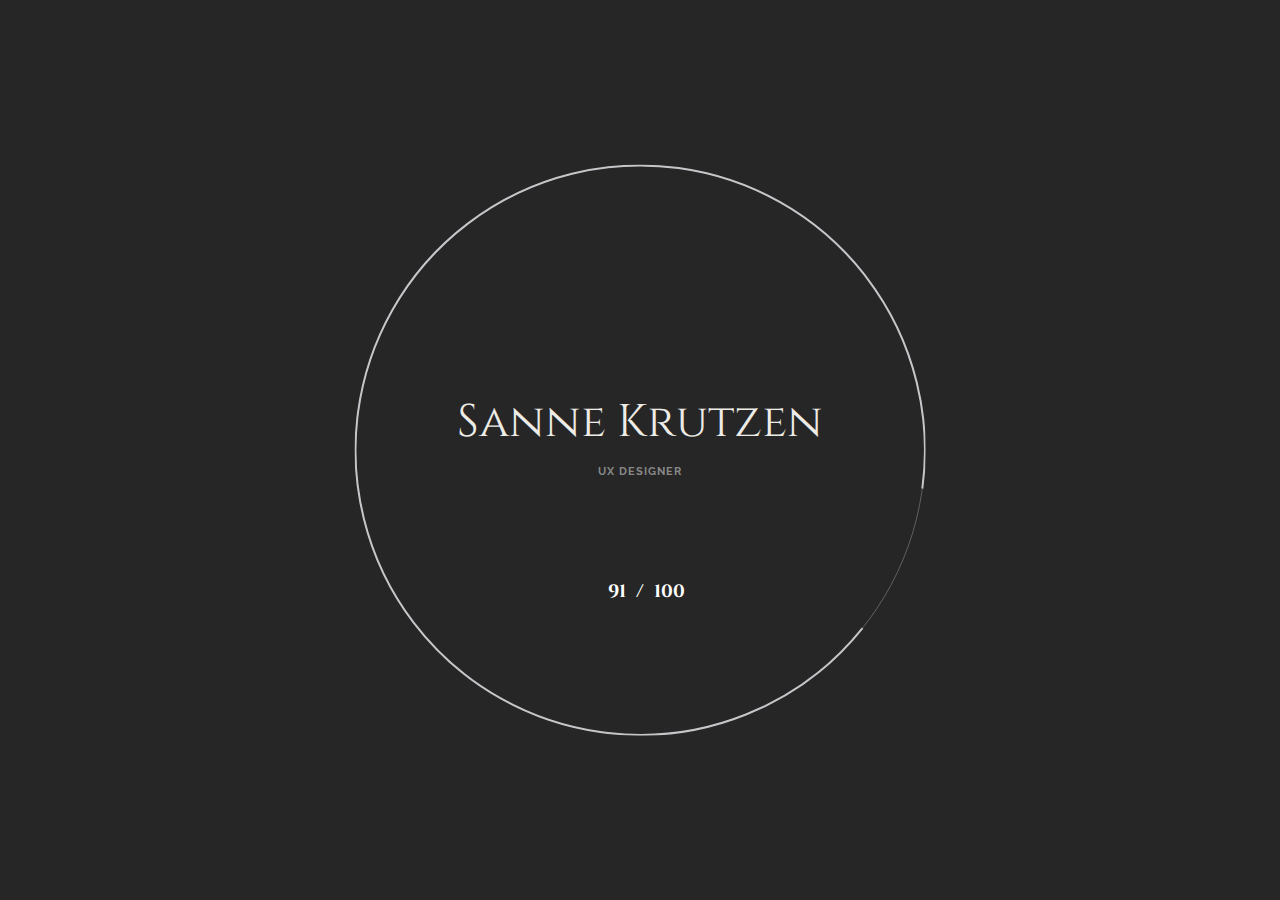
==== commit c6c59d33: "update" ====
--- a/uboox.html
+++ b/uboox.html
@@ -387,7 +387,7 @@
                         <div class="w-100"></div>
                         <div class="section-content__text split-text" data-split-text-type="lines" data-split-text-set="lines">
                           <p class="has-drop-cap has-drop-cap_split" style="">
-                            <span class="drop-cap">U</span>boox is een slimme UX bibliotheek die op basis van de ingeschoten oppertunities en afspraken in de agenda, de gebruiker passende informatie geeft over wat het UX-team binnen dat project kan betekenen en wat de toegevoegde waarde daarvan is. Dit met als doel de verkoop van Experience Design te verhogen. </p>
+                            <span class="drop-cap">U</span>boox is een slimme UX bibliotheek die op basis van de ingeschoten opportunities en afspraken in de agenda, de gebruiker passende informatie geeft over wat het UX-team binnen dat project kan betekenen en wat de toegevoegde waarde daarvan is. Dit met als doel de verkoop van Experience Design te verhogen. </p>
                         </div>
                       </div>
                     </section>
